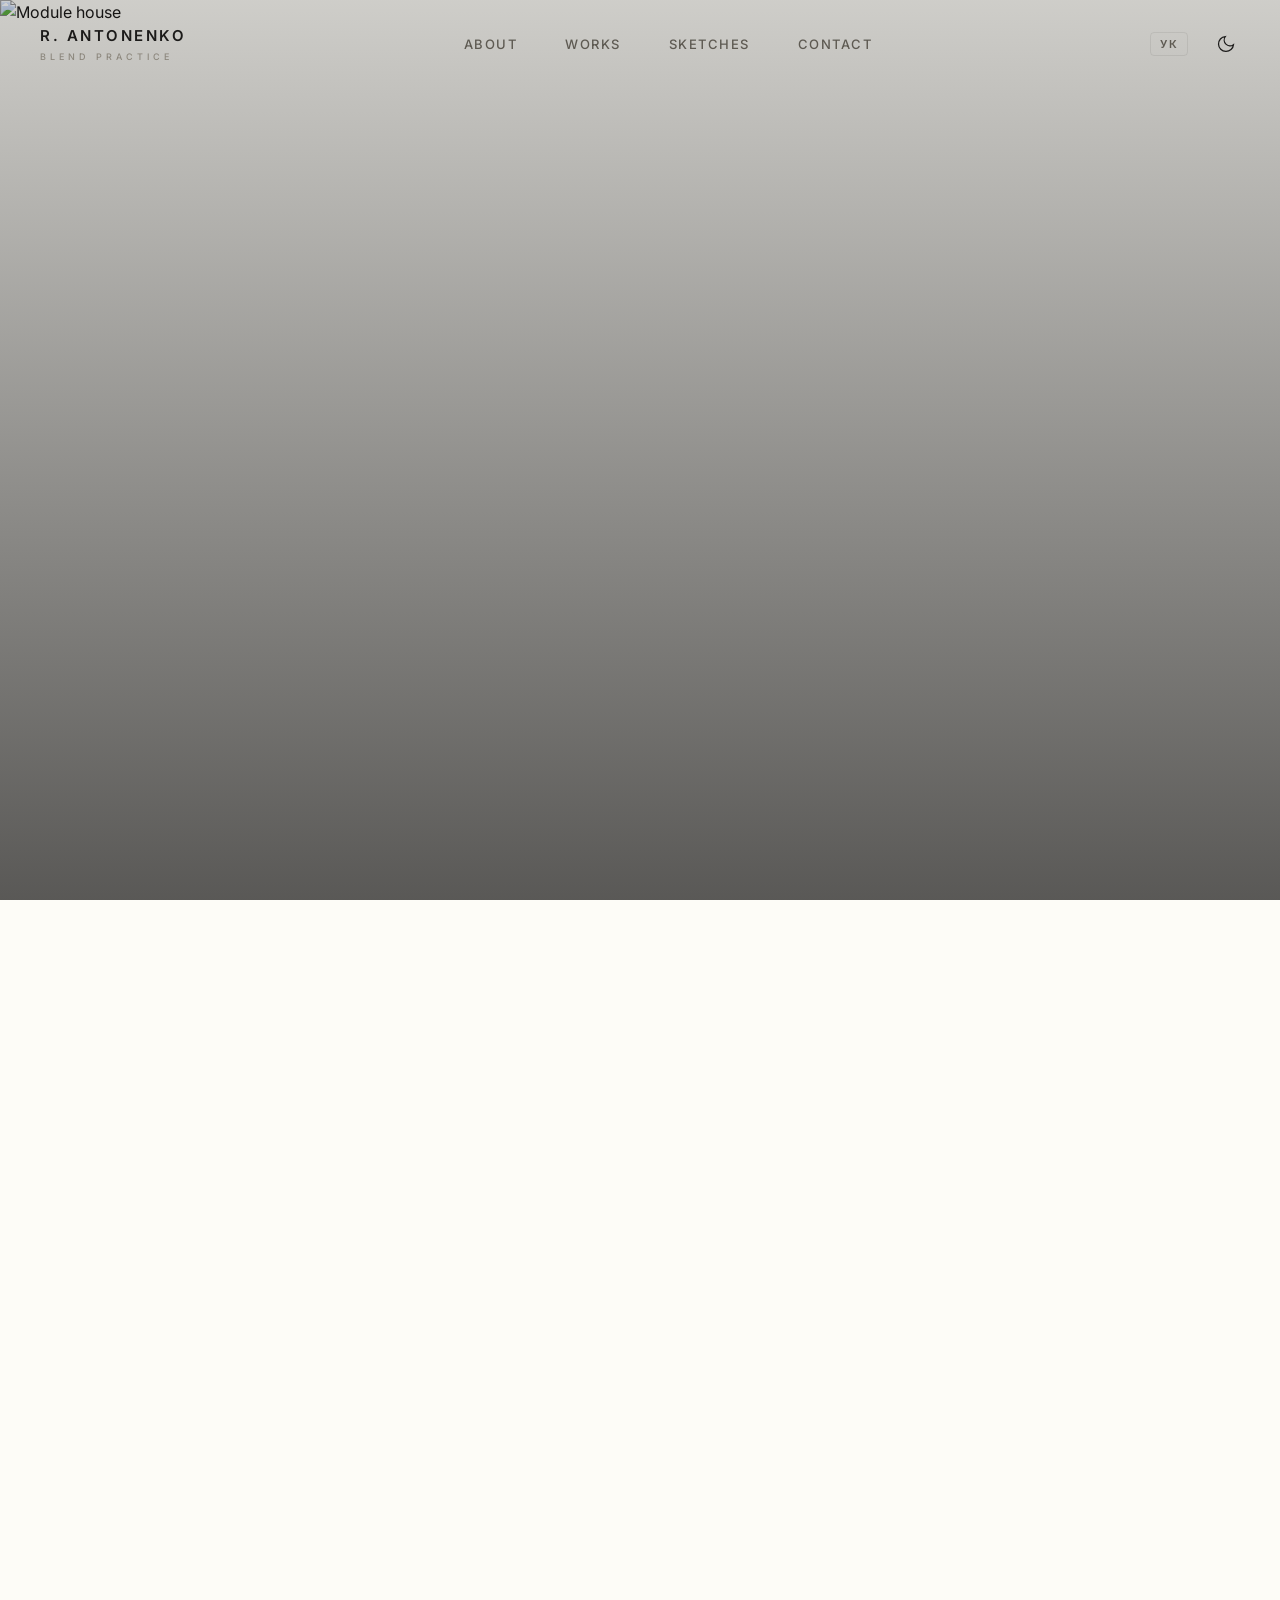
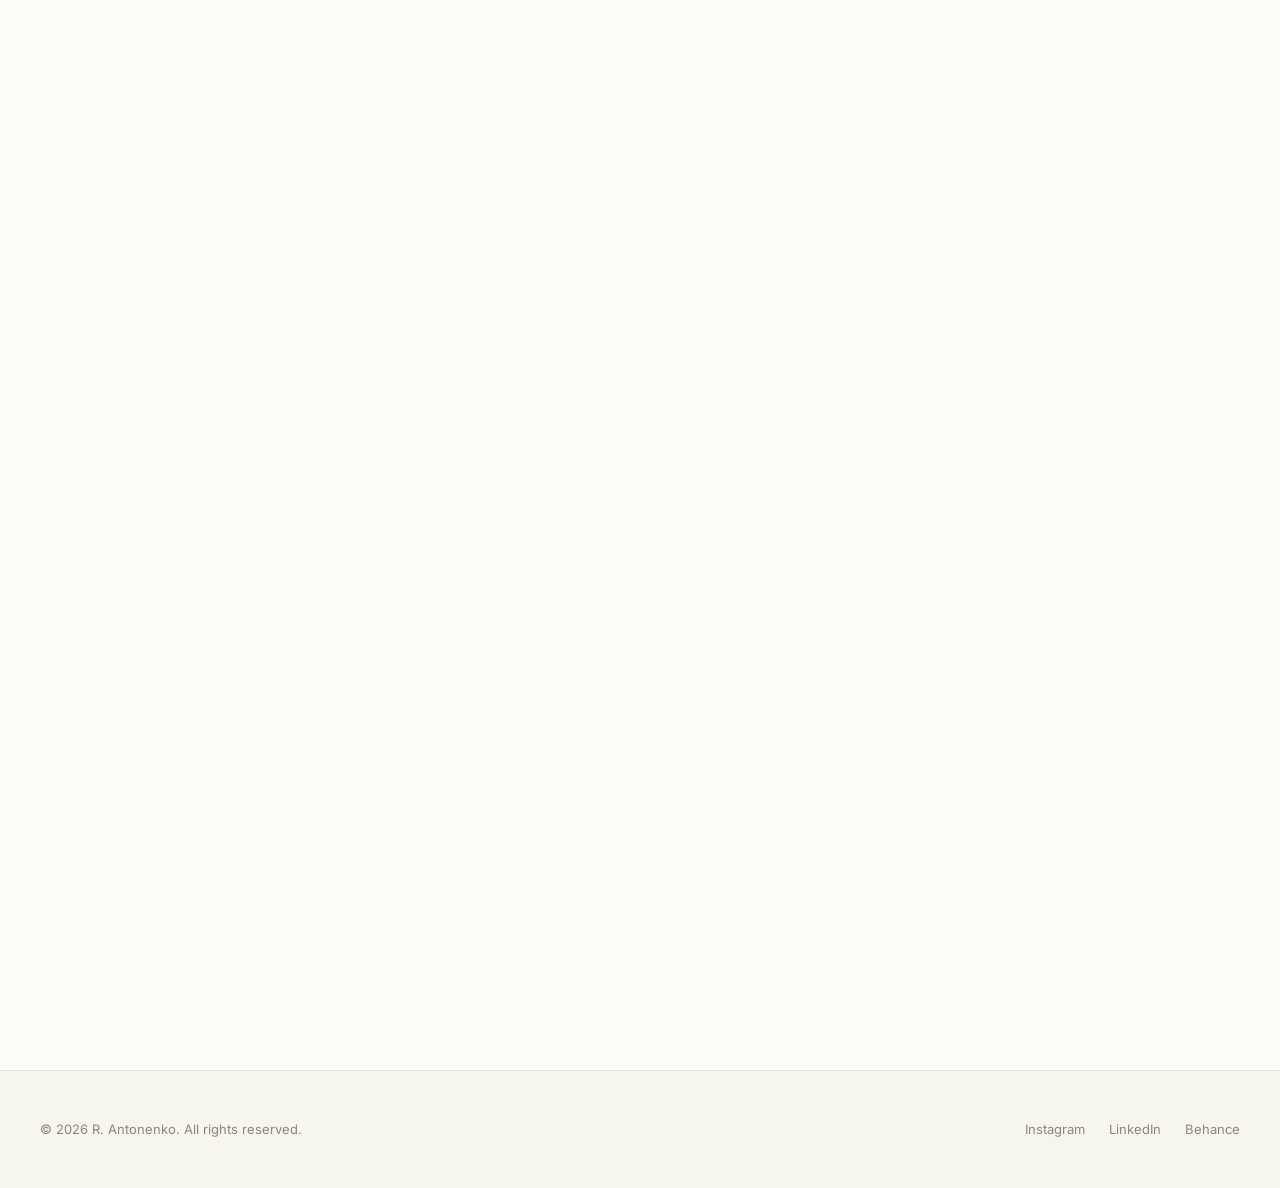
==== index.html @ c45ce630 "1" ====
<!DOCTYPE html>
<html lang="en">
<head>
  <meta charset="UTF-8">
  <meta name="viewport" content="width=device-width, initial-scale=1.0">
  <title>R. Antonenko — Architectural Concepts, Object Design &amp; Urban studies</title>
  <meta name="description" content="Portfolio of R. Antonenko. Discover architectural concepts, custom object designs, and fine art Urban studies exploring geometry, texture, and light.">
  <!-- Fonts -->
  <link rel="preconnect" href="https://fonts.googleapis.com">
  <link rel="preconnect" href="https://fonts.gstatic.com" crossorigin>
  <link href="https://fonts.googleapis.com/css2?family=Cormorant+Garamond:ital,wght@0,300;0,400;0,500;0,600;1,400&family=Inter:wght@200;300;400;500;600&display=swap" rel="stylesheet">
  <!-- Stylesheet -->
  <link rel="stylesheet" href="styles.css?v=1.0.1">
</head>
<body class="theme-light">
  <!-- Navigation Header -->
  <header class="site-header">
    <div class="header-container">
      <a href="#" class="logo">
        <span class="logo-title">R. ANTONENKO</span>
        <span class="logo-subtitle" data-i18n="logo-subtitle">BLEND PRACTICE</span>
      </a>

      <!-- Desktop Navigation -->
      <nav class="desktop-nav">
        <a href="#about" class="nav-link" data-i18n="nav-about">About</a>
        <a href="#works" class="nav-link" data-i18n="nav-works">Works</a>
        <a href="sketches.html" class="nav-link" data-i18n="nav-sketches">Sketches</a>
        <a href="#contact" class="nav-link" data-i18n="nav-contact">Contact</a>
      </nav>

      <!-- Right Controls -->
      <div class="header-controls">
        <!-- Language Toggle -->
        <button id="lang-toggle" aria-label="Switch language" class="control-btn lang-btn">
          <span id="lang-label">УК</span>
        </button>

        <button id="theme-toggle" aria-label="Toggle Theme" class="control-btn">
          <svg class="sun-icon" viewBox="0 0 24 24" fill="none" stroke="currentColor" stroke-width="1.5">
            <circle cx="12" cy="12" r="5" />
            <line x1="12" y1="1" x2="12" y2="3" />
            <line x1="12" y1="21" x2="12" y2="23" />
            <line x1="4.22" y1="4.22" x2="5.64" y2="5.64" />
            <line x1="18.36" y1="18.36" x2="19.78" y2="19.78" />
            <line x1="1" y1="12" x2="3" y2="12" />
            <line x1="21" y1="12" x2="23" y2="12" />
            <line x1="4.22" y1="19.78" x2="5.64" y2="18.36" />
            <line x1="18.36" y1="5.64" x2="19.78" y2="4.22" />
          </svg>
          <svg class="moon-icon" viewBox="0 0 24 24" fill="none" stroke="currentColor" stroke-width="1.5">
            <path d="M21 12.79A9 9 0 1 1 11.21 3 7 7 0 0 0 21 12.79z" />
          </svg>
        </button>
        <button id="mobile-menu-btn" aria-label="Open Mobile Menu" class="control-btn">
          <span class="menu-line"></span>
          <span class="menu-line"></span>
        </button>
      </div>
    </div>
  </header>

  <!-- Mobile Navigation Drawer -->
  <div class="mobile-nav-drawer" id="mobile-drawer">
    <nav class="mobile-nav">
      <a href="#about" class="mobile-link" data-i18n="nav-about">About</a>
      <a href="#works" class="mobile-link" data-i18n="nav-works">Works</a>
      <a href="sketches.html" class="mobile-link" data-i18n="nav-sketches">Sketches</a>
      <a href="#contact" class="mobile-link" data-i18n="nav-contact">Contact</a>
    </nav>
  </div>

  <!-- Hero Section -->
  <section class="hero-section">
    <div class="hero-bg">
      <img id="hero-img" src="assets/architecture.png" alt="Module house">
      <div class="hero-overlay"></div>
    </div>
    <div class="hero-container">
      <div class="hero-meta scroll-reveal" data-i18n="hero-meta">Concept — Object — Light</div>
      <h1 class="hero-title scroll-reveal" data-i18n-html="hero-title">
        Form shaped by <span class="italic">geometry</span>,<br>
        defined by <span class="italic">shadows</span>.
      </h1>
      <div class="hero-footer scroll-reveal">
        <p class="hero-desc" data-i18n="hero-desc">Exploring the intersection of architectural spaces, sculptural furniture design, and fine art Urban studies.</p>
        <a href="#works" class="scroll-indicator">
          <span class="scroll-text" data-i18n="hero-cta">View Selected Works</span>
          <svg class="scroll-arrow" viewBox="0 0 24 24" fill="none" stroke="currentColor" stroke-width="1.5">
            <line x1="12" y1="5" x2="12" y2="19" />
            <polyline points="19 12 12 19 5 12" />
          </svg>
        </a>
      </div>
    </div>
  </section>

  <!-- About Section -->
  <section id="about" class="about-section section-padding">
    <div class="section-container">
      <div class="grid-2">
        <div class="col-left scroll-reveal">
          <span class="section-meta" data-i18n="about-meta">THE PRACTICE</span>
          <h2 class="section-title" data-i18n="about-title">A singular search for spatial balance.</h2>
        </div>
        <div class="col-right scroll-reveal delay-1">
          <p class="about-lead" data-i18n="about-lead">I am an architect / urbanist working across different scale, bio-based materials, visual identity and resilience urban solutions. My practice combines architectural concept shaping, urban concept development, and urban data analysis. I am passionate about Urban studies. </p>
          <div class="about-details">
            <div class="detail-block">
              <h3 data-i18n="about-arch-title">Architectural Concepts</h3>
              <p data-i18n="about-arch-desc">Developing spatial narratives that prioritize raw, local materials, connection with the natural landscape, and honest structural expression.</p>
            </div>
            <div class="detail-block">
              <h3 data-i18n="about-obj-title">Object Design</h3>
              <p data-i18n="about-obj-desc">Designing tactile furniture pieces and custom functional objects that emphasize raw joints, sculptural profiles, and grain textures.</p>
            </div>
            <div class="detail-block">
              <h3 data-i18n="about-urban-title">Urban studies</h3>
              <p data-i18n="about-urban-desc">Documenting structures and spaces in high-contrast analog formats, observing how shifting sunrays sculpt architectural forms over time.</p>
            </div>
          </div>
        </div>
      </div>
    </div>
  </section>

  <!-- Works Section -->
  <section id="works" class="works-section section-padding">
    <div class="section-container">
      <div class="works-header">
        <div class="scroll-reveal">
          <span class="section-meta" data-i18n="works-meta">SELECTED WORKS</span>
          <h2 class="section-title" data-i18n="works-title">A curated index of projects</h2>
        </div>

        <!-- Category Filter -->
        <div class="gallery-filters scroll-reveal delay-1">
          <button class="filter-btn active" data-filter="all" data-i18n="filter-all">All</button>
          <button class="filter-btn" data-filter="architecture" data-i18n="filter-arch">Architecture</button>
          <button class="filter-btn" data-filter="objects" data-i18n="filter-obj">Object Design</button>
          <button class="filter-btn" data-filter="Urban studies" data-i18n="filter-urban">Urban studies</button>
        </div>
      </div>

      <!-- Works Grid -->
      <div class="works-grid scroll-reveal delay-2">
        <!-- Project 1 -->
        <div class="project-card" data-category="architecture" data-index="0">
          <div class="project-img-wrapper">
            <img src="assets/architecture.png" alt="The module house" loading="lazy">
          </div>
          <div class="project-info">
            <span class="project-category" data-i18n="filter-arch">ARCHITECTURE</span>
            <h3 class="project-title" data-i18n="proj1-title">The module house</h3>
            <div class="project-meta">
              <span data-i18n="proj1-phase">Concept</span>
              <span>2024</span>
            </div>
          </div>
        </div>

        <!-- Project 2 -->
        <div class="project-card" data-category="objects" data-index="1">
          <div class="project-img-wrapper">
            <img src="assets/object.png" alt="Lounge lamp" loading="lazy">
          </div>
          <div class="project-info">
            <span class="project-category" data-i18n="filter-obj">OBJECT DESIGN</span>
            <h3 class="project-title" data-i18n="proj2-title">No. 07 Lounge lamp</h3>
            <div class="project-meta">
              <span data-i18n="proj2-phase">Prototype</span>
              <span>2025</span>
            </div>
          </div>
        </div>
        
        <!-- Project 3 -->
        <div class="project-card" data-category="Urban studies" data-index="2">
          <div class="project-img-wrapper">
            <img src="assets/Urban studies.png" alt="High contrast black and white abstract concrete architecture arches" loading="lazy">
          </div>
          <div class="project-info">
            <span class="project-category" data-i18n="filter-urban">SKETCHING</span>
            <h3 class="project-title" data-i18n="proj3-title">Raw Nature in urban space</h3>
            <div class="project-meta">
              <span data-i18n="proj3-phase">Fine Art</span>
              <span>2026</span>
            </div>
          </div>
        </div>
        
             <!-- Project 4 -->
        <div class="project-card" data-category="objects" data-index="3">
          <div class="project-img-wrapper">
            <img src="assets/object2.png" alt="Sculpted one oak leg stool" loading="lazy">
          </div>
          <div class="project-info">
            <span class="project-category" data-i18n="filter-obj">OBJECT DESIGN</span>
            <h3 class="project-title" data-i18n="proj4-title">No. 01 One oak leg stool</h3>
            <div class="project-meta">
              <span data-i18n="proj4-phase">Prototype</span>
              <span>2026</span>
            </div>
          </div>
        </div>
        
           <!-- Project 5 -->
        <div class="project-card" data-category="architecture" data-index="4">
          <div class="project-img-wrapper">
            <img src="assets/architecture3.png" alt="arch" loading="lazy">
          </div>
          <div class="project-info">
            <span class="project-category" data-i18n="filter-arch">ARCHITECTURE</span>
            <h3 class="project-title" data-i18n="proj5-title">arch!</h3>
            <div class="project-meta">
              <span data-i18n="proj5-phase">Concept</span>
              <span>2023</span>
            </div>
          </div>
        </div>
      </div>
    </div>
  </section>

  <!-- Contact Section -->
  <section id="contact" class="contact-section section-padding">
    <div class="section-container">
      <div class="grid-2">
        <div class="col-left scroll-reveal">
          <span class="section-meta" data-i18n="contact-meta">COLLABORATION</span>
          <h2 class="section-title" data-i18n-html="contact-title">Let's shape<br>something together?</h2>
          <div class="contact-methods">
            <div class="method-item">
              <span class="method-label" data-i18n="contact-inquiry">General Inquiry</span>
              <a href="mailto:r.anotonenko@hotmail.com" class="method-link">r.anotonenko@hotmail.com</a>
            </div>
            </div>
          </div>
        </div>

        <div class="col-right scroll-reveal delay-1">
          <form class="contact-form" id="portfolio-contact-form" onsubmit="event.preventDefault(); alert(translations[currentLang]['form-success']); this.reset();">
            <div class="form-group">
              <input type="text" id="form-name" required placeholder=" ">
              <label for="form-name" data-i18n="form-name">Name</label>
            </div>
            <div class="form-group">
              <input type="email" id="form-email" required placeholder=" ">
              <label for="form-email" data-i18n="form-email">Email Address</label>
            </div>
            <div class="form-group">
              <select id="form-interest" required>
                <option value="" disabled selected hidden data-i18n="form-scope">Project Scope</option>
                <option value="architectural" data-i18n="form-opt1">Architectural Concept Design</option>
                <option value="object" data-i18n="form-opt2">Custom Object Commission</option>
                <option value="Urban studies" data-i18n="form-opt3">Editorial / Urban studies Assignment</option>
                <option value="other" data-i18n="form-opt4">General Collaboration</option>
              </select>
            </div>
            <div class="form-group">
              <textarea id="form-message" required placeholder=" " rows="4"></textarea>
              <label for="form-message" data-i18n="form-message">Describe your concept</label>
            </div>
            <button type="submit" class="submit-btn">
              <span data-i18n="form-send">Send Message</span>
              <svg class="submit-arrow" viewBox="0 0 24 24" fill="none" stroke="currentColor" stroke-width="1.5">
                <line x1="5" y1="12" x2="19" y2="12" />
                <polyline points="12 5 19 12 12 19" />
              </svg>
            </button>
          </form>
        </div>
      </div>
    </div>
  </section>

  <!-- Project Detail Modal -->
  <div class="project-modal" id="project-modal" aria-hidden="true">
    <div class="modal-backdrop" id="modal-close-backdrop"></div>
    <div class="modal-content">
      <button class="modal-close" id="modal-close-btn" aria-label="Close Project">
        <svg viewBox="0 0 24 24" fill="none" stroke="currentColor" stroke-width="1.5">
          <line x1="18" y1="6" x2="6" y2="18" />
          <line x1="6" y1="6" x2="18" y2="18" />
        </svg>
      </button>
      <div class="modal-scroll-area">
        <div class="modal-body-grid">
          <div class="modal-media">
            <img id="modal-project-img" src="" alt="Project Image">
          </div>
          <div class="modal-details">
            <div class="modal-header-info">
              <span id="modal-project-category" class="modal-category">CATEGORY</span>
              <h2 id="modal-project-title" class="modal-title font-serif">Project Title</h2>
              <div class="modal-metadata-row">
                <div class="meta-item"><span class="meta-lbl" data-i18n="modal-phase">Phase</span><span id="modal-project-phase" class="meta-val">Concept</span></div>
                <div class="meta-item"><span class="meta-lbl" data-i18n="modal-year">Year</span><span id="modal-project-year" class="meta-val">2025</span></div>
              </div>
            </div>
            <div class="modal-description">
              <p id="modal-project-desc">Project description text goes here.</p>
            </div>
          </div>
        </div>
      </div>
    </div>
  </div>

  <!-- Footer -->
  <footer class="site-footer">
    <div class="footer-container">
      <p class="copyright" data-i18n="footer-copy">&copy; 2026 R. Antonenko. All rights reserved.</p>
      <div class="footer-links">
        <a href="https://www.instagram.com/ruslan_antonenko_/" class="footer-link">Instagram</a>
        <a href="https://www.linkedin.com/in/ruslan-antonenko-59b7a9117/" class="footer-link">LinkedIn</a>
        <a href="https://www.behance.net/rusarchite185d" class="footer-link" data-i18n="footer-journal">Behance</a>
      </div>
    </div>
  </footer>

  <script src="app.js?v=1.0.1"></script>
</body>
</html>
---- styles.css ----
/* --- Design Tokens & Variables --- */
:root {
  --font-sans: 'Inter', sans-serif;
  --font-serif: 'Cormorant Garamond', serif;

  /* Theme Light (Warm Ivory/Eggshell) */
  --bg-primary: #fdfcf7;
  --bg-secondary: #f6f5ee;
  --text-primary: #1c1b1a;
  --text-secondary: #5e5a52;
  --text-muted: #8c877d;
  --border-color: rgba(28, 27, 26, 0.08);
  --border-color-hover: rgba(28, 27, 26, 0.2);
  --accent-gold: #c29d6c;
  --overlay-bg: rgba(253, 252, 247, 0.96);

  --transition-smooth: all 0.6s cubic-bezier(0.16, 1, 0.3, 1);
  --transition-fast: all 0.3s ease;
}

/* Theme Dark (Charcoal Warm) */
body.theme-dark {
  --bg-primary: #121110;
  --bg-secondary: #1a1918;
  --text-primary: #f5f4ef;
  --text-secondary: #b5b2a9;
  --text-muted: #827f77;
  --border-color: rgba(245, 244, 239, 0.1);
  --border-color-hover: rgba(245, 244, 239, 0.25);
  --accent-gold: #e0be91;
  --overlay-bg: rgba(18, 17, 16, 0.97);
}

/* --- Base Resets & Global Styles --- */
* {
  box-sizing: border-box;
  margin: 0;
  padding: 0;
}

html {
  scroll-behavior: smooth;
}

body {
  font-family: var(--font-sans);
  background-color: var(--bg-primary);
  color: var(--text-primary);
  line-height: 1.6;
  -webkit-font-smoothing: antialiased;
  transition: background-color 0.5s ease, color 0.5s ease;
  overflow-x: hidden;
}

a {
  color: inherit;
  text-decoration: none;
}

img {
  max-width: 100%;
  height: auto;
  display: block;
}

.italic {
  font-family: var(--font-serif);
  font-style: italic;
  font-weight: 400;
}

/* --- Layout Utilities --- */
.section-padding {
  padding: 140px 0;
}

@media (max-width: 768px) {
  .section-padding {
    padding: 80px 0;
  }
}

.section-container {
  max-width: 1400px;
  margin: 0 auto;
  padding: 0 40px;
}

@media (max-width: 576px) {
  .section-container {
    padding: 0 24px;
  }
}

.grid-2 {
  display: grid;
  grid-template-columns: 1fr 1fr;
  gap: 80px;
}

@media (max-width: 992px) {
  .grid-2 {
    grid-template-columns: 1fr;
    gap: 40px;
  }
}

/* --- Header / Navigation --- */
.site-header {
  position: fixed;
  top: 0;
  left: 0;
  width: 100%;
  z-index: 100;
  border-bottom: 1px solid transparent;
  transition: var(--transition-fast);
}

.site-header.scrolled {
  background: var(--bg-primary);
  border-bottom: 1px solid var(--border-color);
  backdrop-filter: blur(8px);
  -webkit-backdrop-filter: blur(8px);
}

.header-container {
  max-width: 1400px;
  margin: 0 auto;
  padding: 24px 40px;
  display: flex;
  justify-content: space-between;
  align-items: center;
  transition: var(--transition-fast);
}

.site-header.scrolled .header-container {
  padding: 16px 40px;
}

.logo {
  display: flex;
  flex-direction: column;
}

.logo-title {
  font-family: var(--font-sans);
  font-weight: 600;
  font-size: 15px;
  letter-spacing: 2.5px;
}

.logo-subtitle {
  font-family: var(--font-sans);
  font-size: 9px;
  font-weight: 500;
  color: var(--text-muted);
  letter-spacing: 4px;
  margin-top: 2px;
}

/* Desktop Nav Links */
.desktop-nav {
  display: flex;
  gap: 48px;
}

@media (max-width: 768px) {
  .desktop-nav {
    display: none;
  }
}

.nav-link {
  font-size: 13px;
  font-weight: 500;
  color: var(--text-secondary);
  letter-spacing: 1.5px;
  text-transform: uppercase;
  position: relative;
  padding: 4px 0;
  transition: var(--transition-fast);
}

.nav-link:hover {
  color: var(--text-primary);
}

.nav-link::after {
  content: '';
  position: absolute;
  bottom: 0;
  left: 0;
  width: 100%;
  height: 1.5px;
  background-color: var(--text-primary);
  transform: scaleX(0);
  transform-origin: right;
  transition: transform 0.4s cubic-bezier(0.16, 1, 0.3, 1);
}

.nav-link:hover::after {
  transform: scaleX(1);
  transform-origin: left;
}

/* Header Controls */
.header-controls {
  display: flex;
  align-items: center;
  gap: 24px;
}

.control-btn {
  background: none;
  border: none;
  cursor: pointer;
  color: var(--text-primary);
  padding: 4px;
  display: flex;
  align-items: center;
  justify-content: center;
  transition: var(--transition-fast);
}

.control-btn:hover {
  opacity: 0.7;
}

.lang-btn {
  font-family: var(--font-sans);
  font-size: 11px;
  font-weight: 600;
  letter-spacing: 1.5px;
  color: var(--text-secondary);
  border: 1px solid var(--border-color);
  border-radius: 4px;
  padding: 4px 9px;
  transition: var(--transition-fast);
}

.lang-btn:hover {
  opacity: 1;
  color: var(--text-primary);
  border-color: var(--border-color-hover);
}

#theme-toggle svg {
  width: 20px;
  height: 20px;
}

body.theme-light #theme-toggle .sun-icon { display: none; }
body.theme-light #theme-toggle .moon-icon { display: block; }
body.theme-dark #theme-toggle .sun-icon { display: block; }
body.theme-dark #theme-toggle .moon-icon { display: none; }

/* Mobile Menu Button */
#mobile-menu-btn {
  display: none;
  flex-direction: column;
  gap: 5px;
}

@media (max-width: 768px) {
  #mobile-menu-btn {
    display: flex;
  }
}

.menu-line {
  width: 20px;
  height: 1.5px;
  background-color: var(--text-primary);
  transition: var(--transition-fast);
}

#mobile-menu-btn.active .menu-line:nth-child(1) {
  transform: translateY(3.25px) rotate(45deg);
}

#mobile-menu-btn.active .menu-line:nth-child(2) {
  transform: translateY(-3.25px) rotate(-45deg);
}

/* Mobile Nav Drawer */
.mobile-nav-drawer {
  position: fixed;
  top: 0;
  right: -100%;
  width: 100%;
  height: 100vh;
  background-color: var(--bg-primary);
  z-index: 90;
  padding: 120px 40px 40px;
  transition: var(--transition-smooth);
}

.mobile-nav-drawer.active {
  right: 0;
}

.mobile-nav {
  display: flex;
  flex-direction: column;
  gap: 32px;
}

.mobile-link {
  font-family: var(--font-serif);
  font-size: 40px;
  font-weight: 300;
  letter-spacing: -0.5px;
  color: var(--text-primary);
  transition: var(--transition-fast);
}

.mobile-link:hover {
  padding-left: 12px;
  color: var(--accent-gold);
}


/* --- Hero Section --- */
.hero-section {
  position: relative;
  height: 100vh;
  width: 100%;
  display: flex;
  align-items: flex-end;
  padding: 100px 40px;
  overflow: hidden;
}

.hero-bg {
  position: absolute;
  top: 0;
  left: 0;
  width: 100%;
  height: 100%;
  z-index: 1;
}

.hero-bg img {
  width: 100%;
  height: 100%;
  object-fit: cover;
  filter: grayscale(10%) contrast(105%);
  transition: opacity 2.0s cubic-bezier(0.25, 0.46, 0.45, 0.94);
}

.hero-bg img.fade-out {
  opacity: 0;
}

.hero-overlay {
  position: absolute;
  top: 0;
  left: 0;
  width: 100%;
  height: 100%;
  background: linear-gradient(to top, rgba(20, 19, 18, 0.7) 0%, rgba(20, 19, 18, 0.2) 100%);
  /* Ensures text is legible in both themes */
}

.hero-container {
  position: relative;
  z-index: 2;
  max-width: 1400px;
  width: 100%;
  margin: 0 auto;
  color: #fff; /* Hero content is always light on dark backdrop */
}

.hero-meta {
  font-size: 12px;
  text-transform: uppercase;
  letter-spacing: 4px;
  font-weight: 600;
  margin-bottom: 20px;
  opacity: 0.9;
}

.hero-title {
  font-family: var(--font-serif);
  font-size: 72px;
  font-weight: 300;
  line-height: 1.15;
  letter-spacing: -2px;
  margin-bottom: 40px;
}

@media (max-width: 992px) {
  .hero-title {
    font-size: 52px;
  }
}

@media (max-width: 576px) {
  .hero-title {
    font-size: 40px;
  }
}

.hero-footer {
  display: flex;
  justify-content: space-between;
  align-items: flex-end;
  border-top: 1px solid rgba(255, 255, 255, 0.15);
  padding-top: 32px;
  gap: 40px;
}

@media (max-width: 768px) {
  .hero-footer {
    flex-direction: column;
    align-items: flex-start;
    gap: 32px;
  }
}

.hero-desc {
  font-size: 16px;
  max-width: 440px;
  font-weight: 300;
  line-height: 1.6;
  opacity: 0.85;
}

.scroll-indicator {
  display: flex;
  align-items: center;
  gap: 16px;
  font-size: 13px;
  font-weight: 600;
  text-transform: uppercase;
  letter-spacing: 2px;
}

.scroll-arrow {
  width: 16px;
  height: 16px;
  animation: bounce-down 2s infinite ease-in-out;
}

@keyframes bounce-down {
  0%, 100% { transform: translateY(0); }
  50% { transform: translateY(6px); }
}


/* --- About Section --- */
.section-meta {
  font-size: 11px;
  font-weight: 600;
  letter-spacing: 3px;
  color: var(--accent-gold);
  text-transform: uppercase;
  display: block;
  margin-bottom: 16px;
}

.section-title {
  font-family: var(--font-serif);
  font-size: 48px;
  font-weight: 300;
  line-height: 1.2;
  letter-spacing: -1px;
}

@media (max-width: 576px) {
  .section-title {
    font-size: 36px;
  }
}

.about-lead {
  font-size: 20px;
  font-weight: 300;
  line-height: 1.6;
  color: var(--text-primary);
  margin-bottom: 48px;
}

.about-details {
  display: flex;
  flex-direction: column;
  gap: 32px;
}

.detail-block {
  border-top: 1px solid var(--border-color);
  padding-top: 24px;
}

.detail-block h3 {
  font-size: 16px;
  font-weight: 600;
  margin-bottom: 12px;
  letter-spacing: 1px;
}

.detail-block p {
  color: var(--text-secondary);
  font-size: 14px;
  line-height: 1.7;
}


/* --- Works Grid Section --- */
.works-header {
  display: flex;
  justify-content: space-between;
  align-items: flex-end;
  margin-bottom: 64px;
}

@media (max-width: 992px) {
  .works-header {
    flex-direction: column;
    align-items: flex-start;
    gap: 32px;
  }
}

.gallery-filters {
  display: flex;
  gap: 24px;
}

@media (max-width: 576px) {
  .gallery-filters {
    gap: 12px;
    flex-wrap: wrap;
  }
}

.filter-btn {
  background: none;
  border: none;
  cursor: pointer;
  font-family: var(--font-sans);
  font-size: 12px;
  font-weight: 600;
  letter-spacing: 2px;
  text-transform: uppercase;
  color: var(--text-muted);
  padding: 8px 0;
  position: relative;
  transition: var(--transition-fast);
}

.filter-btn:hover {
  color: var(--text-primary);
}

.filter-btn.active {
  color: var(--text-primary);
}

.filter-btn::after {
  content: '';
  position: absolute;
  bottom: 0;
  left: 0;
  width: 100%;
  height: 1.5px;
  background-color: var(--text-primary);
  transform: scaleX(0);
  transition: transform 0.4s cubic-bezier(0.16, 1, 0.3, 1);
}

.filter-btn.active::after {
  transform: scaleX(1);
}

/* Grid Layout */
.works-grid {
  display: grid;
  grid-template-columns: repeat(3, 1fr);
  gap: 40px;
}

@media (max-width: 992px) {
  .works-grid {
    grid-template-columns: repeat(2, 1fr);
  }
}

@media (max-width: 768px) {
  .works-grid {
    grid-template-columns: 1fr;
    gap: 48px;
  }
}

/* Card design */
.project-card {
  display: flex;
  flex-direction: column;
  gap: 20px;
  cursor: pointer;
}

.project-img-wrapper {
  aspect-ratio: 1 / 1;
  background-color: var(--bg-secondary);
  overflow: hidden;
  border-radius: 8px;
  position: relative;
}

.project-img-wrapper img {
  width: 100%;
  height: 100%;
  object-fit: cover;
  transition: transform 1.2s cubic-bezier(0.16, 1, 0.3, 1);
}

.project-card:hover .project-img-wrapper img {
  transform: scale(1.05);
}

.project-info {
  display: flex;
  flex-direction: column;
  gap: 6px;
}

.project-category {
  font-size: 10px;
  font-weight: 600;
  letter-spacing: 2px;
  color: var(--accent-gold);
}

.project-title {
  font-family: var(--font-serif);
  font-size: 24px;
  font-weight: 300;
  letter-spacing: -0.5px;
}

.project-meta {
  display: flex;
  justify-content: space-between;
  font-size: 12px;
  color: var(--text-muted);
  border-top: 1px solid var(--border-color);
  padding-top: 10px;
  margin-top: 4px;
}

/* Filter reflow animation in JS */
.project-card.fade-out {
  display: none;
}


/* --- Contact Section --- */
.contact-methods {
  display: flex;
  flex-direction: column;
  gap: 32px;
  margin-top: 48px;
}

.method-item {
  display: flex;
  flex-direction: column;
  gap: 6px;
}

.method-label {
  font-size: 11px;
  font-weight: 500;
  color: var(--text-muted);
  text-transform: uppercase;
  letter-spacing: 1.5px;
}

.method-link {
  font-family: var(--font-serif);
  font-size: 24px;
  font-weight: 300;
  color: var(--text-primary);
  border-bottom: 1.5px solid transparent;
  width: fit-content;
  transition: var(--transition-fast);
}

.method-link:hover {
  border-bottom-color: var(--accent-gold);
  color: var(--accent-gold);
}

/* Form Styles */
.contact-form {
  display: flex;
  flex-direction: column;
  gap: 40px;
}

.form-group {
  position: relative;
  border-bottom: 1px solid var(--border-color);
  padding-bottom: 8px;
  transition: var(--transition-fast);
}

.form-group:focus-within {
  border-bottom-color: var(--text-primary);
}

.form-group input,
.form-group textarea,
.form-group select {
  width: 100%;
  background: none;
  border: none;
  color: var(--text-primary);
  font-family: var(--font-sans);
  font-size: 15px;
  outline: none;
  padding: 16px 0 8px;
}

.form-group select {
  cursor: pointer;
  color: var(--text-secondary);
}

.form-group label {
  position: absolute;
  top: 16px;
  left: 0;
  font-size: 14px;
  color: var(--text-muted);
  pointer-events: none;
  transition: var(--transition-smooth);
}

/* Label Shift Animation */
.form-group input:focus ~ label,
.form-group input:not(:placeholder-shown) ~ label,
.form-group textarea:focus ~ label,
.form-group textarea:not(:placeholder-shown) ~ label {
  top: -4px;
  font-size: 11px;
  letter-spacing: 1px;
  text-transform: uppercase;
  color: var(--accent-gold);
}

.submit-btn {
  background: none;
  border: 1px solid var(--border-color);
  padding: 16px 32px;
  font-family: var(--font-sans);
  font-size: 13px;
  font-weight: 600;
  text-transform: uppercase;
  letter-spacing: 2.5px;
  color: var(--text-primary);
  cursor: pointer;
  display: flex;
  align-items: center;
  justify-content: center;
  gap: 16px;
  width: fit-content;
  border-radius: 4px;
  transition: var(--transition-fast);
}

.submit-btn:hover {
  background-color: var(--text-primary);
  color: var(--bg-primary);
  border-color: var(--text-primary);
}

.submit-arrow {
  width: 16px;
  height: 16px;
  transition: transform 0.4s ease;
}

.submit-btn:hover .submit-arrow {
  transform: translateX(6px);
}


/* --- Active Navigation State --- */
.nav-link.active-page {
  color: var(--text-primary);
}
.nav-link.active-page::after {
  transform: scaleX(1);
}


/* --- Sketches Masonry Grid --- */
.sketches-grid {
  column-count: 3;
  column-gap: 40px;
}

@media (max-width: 992px) {
  .sketches-grid {
    column-count: 2;
    column-gap: 32px;
  }
}

@media (max-width: 576px) {
  .sketches-grid {
    column-count: 1;
    column-gap: 0;
  }
}

.sketch-item {
  break-inside: avoid;
  margin-bottom: 40px;
  cursor: pointer;
  display: block;
}

@media (max-width: 992px) {
  .sketch-item {
    margin-bottom: 32px;
  }
}

@media (max-width: 576px) {
  .sketch-item {
    margin-bottom: 24px;
  }
}

.sketch-img-container {
  position: relative;
  border-radius: 8px;
  overflow: hidden;
  border: 1px solid var(--border-color);
  background-color: var(--bg-secondary);
  transition: var(--transition-smooth);
}

.sketch-img-container img {
  width: 100%;
  height: auto;
  display: block;
  filter: contrast(102%) brightness(99%);
  transition: transform 1.2s cubic-bezier(0.16, 1, 0.3, 1);
}

.sketch-item:hover .sketch-img-container img {
  transform: scale(1.04);
}

/* Hover overlay showing details */
.sketch-item-overlay {
  position: absolute;
  top: 0;
  left: 0;
  width: 100%;
  height: 100%;
  background: rgba(18, 17, 16, 0.4);
  opacity: 0;
  display: flex;
  align-items: flex-end;
  padding: 32px;
  transition: opacity 0.5s cubic-bezier(0.16, 1, 0.3, 1);
}

.sketch-item:hover .sketch-item-overlay {
  opacity: 1;
}

.sketch-item-text {
  width: 100%;
  display: flex;
  justify-content: space-between;
  align-items: flex-end;
  color: #fff;
}

.sketch-item-title {
  font-size: 20px;
  font-weight: 300;
  letter-spacing: -0.5px;
  transform: translateY(10px);
  transition: transform 0.5s cubic-bezier(0.16, 1, 0.3, 1);
}

.sketch-item:hover .sketch-item-title {
  transform: translateY(0);
}

.sketch-zoom-btn {
  background: rgba(255, 255, 255, 0.15);
  border: 1px solid rgba(255, 255, 255, 0.2);
  width: 40px;
  height: 40px;
  border-radius: 50%;
  display: flex;
  align-items: center;
  justify-content: center;
  transform: translateY(10px) scale(0.9);
  transition: transform 0.5s cubic-bezier(0.16, 1, 0.3, 1), background-color 0.3s ease;
}

.sketch-zoom-btn:hover {
  background: rgba(255, 255, 255, 0.3);
}

.sketch-item:hover .sketch-zoom-btn {
  transform: translateY(0) scale(1);
}


/* --- Fullscreen Lightbox Modal --- */
.lightbox-modal {
  position: fixed;
  top: 0;
  left: 0;
  width: 100%;
  height: 100%;
  z-index: 1100;
  display: flex;
  align-items: center;
  justify-content: center;
  opacity: 0;
  pointer-events: none;
  transition: opacity 0.5s cubic-bezier(0.16, 1, 0.3, 1);
}

.lightbox-modal.active {
  opacity: 1;
  pointer-events: all;
}

.lightbox-backdrop {
  position: absolute;
  top: 0;
  left: 0;
  width: 100%;
  height: 100%;
  background: rgba(18, 17, 16, 0.9);
  backdrop-filter: blur(15px);
  -webkit-backdrop-filter: blur(15px);
}

.lightbox-close {
  position: absolute;
  top: 32px;
  right: 32px;
  background: rgba(255, 255, 255, 0.08);
  border: 1px solid rgba(255, 255, 255, 0.15);
  width: 48px;
  height: 48px;
  border-radius: 50%;
  cursor: pointer;
  display: flex;
  align-items: center;
  justify-content: center;
  color: #fff;
  z-index: 10;
  transition: var(--transition-fast);
}

.lightbox-close:hover {
  transform: scale(1.05);
  background: rgba(255, 255, 255, 0.2);
  border-color: #fff;
}

.lightbox-close svg {
  width: 20px;
  height: 20px;
}

.lightbox-nav {
  position: absolute;
  top: 50%;
  transform: translateY(-50%);
  background: rgba(255, 255, 255, 0.05);
  border: 1px solid rgba(255, 255, 255, 0.1);
  width: 56px;
  height: 56px;
  border-radius: 50%;
  cursor: pointer;
  display: flex;
  align-items: center;
  justify-content: center;
  color: #fff;
  z-index: 10;
  transition: var(--transition-fast);
}

.lightbox-nav:hover {
  background: rgba(255, 255, 255, 0.15);
  border-color: #fff;
}

.lightbox-nav svg {
  width: 24px;
  height: 24px;
}

.lightbox-prev {
  left: 40px;
}

.lightbox-next {
  right: 40px;
}

@media (max-width: 768px) {
  .lightbox-nav {
    width: 44px;
    height: 44px;
    top: auto;
    bottom: 40px;
    transform: none;
  }
  .lightbox-prev {
    left: calc(50% - 60px);
  }
  .lightbox-next {
    right: calc(50% - 60px);
  }
}

.lightbox-content {
  position: relative;
  z-index: 2;
  width: 90%;
  max-width: 1000px;
  display: flex;
  flex-direction: column;
  align-items: center;
  gap: 24px;
}

.lightbox-image-wrapper {
  width: 100%;
  max-height: 70vh;
  display: flex;
  justify-content: center;
  align-items: center;
  overflow: hidden;
  border-radius: 6px;
}

.lightbox-image-wrapper img {
  max-width: 100%;
  max-height: 70vh;
  object-fit: contain;
  border-radius: 6px;
  transition: opacity 0.2s ease;
}

.lightbox-details {
  color: #fff;
  text-align: center;
  max-width: 600px;
  display: flex;
  flex-direction: column;
  gap: 8px;
}

#lightbox-counter {
  font-size: 11px;
  font-weight: 600;
  letter-spacing: 2px;
  opacity: 0.6;
  text-transform: uppercase;
}

#lightbox-title {
  font-size: 28px;
  font-weight: 300;
  letter-spacing: -0.5px;
}

#lightbox-caption {
  font-size: 14px;
  opacity: 0.8;
  line-height: 1.6;
  font-weight: 300;
}


/* --- Details Modal --- */
.project-modal {
  position: fixed;
  top: 0;
  left: 0;
  width: 100%;
  height: 100%;
  z-index: 1000;
  display: flex;
  align-items: center;
  justify-content: center;
  opacity: 0;
  pointer-events: none;
  transition: opacity 0.5s cubic-bezier(0.16, 1, 0.3, 1);
}

.project-modal.active {
  opacity: 1;
  pointer-events: all;
}

.modal-backdrop {
  position: absolute;
  top: 0;
  left: 0;
  width: 100%;
  height: 100%;
  background: rgba(18, 17, 16, 0.6);
  backdrop-filter: blur(12px);
  -webkit-backdrop-filter: blur(12px);
}

.modal-content {
  position: relative;
  width: 90%;
  max-width: 1200px;
  height: 85vh;
  background-color: var(--bg-primary);
  border-radius: 12px;
  overflow: hidden;
  box-shadow: 0 24px 64px rgba(0, 0, 0, 0.4);
  transform: translateY(40px);
  transition: transform 0.6s cubic-bezier(0.16, 1, 0.3, 1);
}

.project-modal.active .modal-content {
  transform: translateY(0);
}

.modal-close {
  position: absolute;
  top: 24px;
  right: 24px;
  background: var(--bg-secondary);
  border: 1px solid var(--border-color);
  width: 44px;
  height: 44px;
  border-radius: 50%;
  cursor: pointer;
  display: flex;
  align-items: center;
  justify-content: center;
  color: var(--text-primary);
  z-index: 10;
  transition: var(--transition-fast);
}

.modal-close:hover {
  transform: scale(1.05);
  border-color: var(--text-primary);
}

.modal-close svg {
  width: 18px;
  height: 18px;
}

.modal-scroll-area {
  height: 100%;
  overflow-y: auto;
  padding: 64px;
}

@media (max-width: 768px) {
  .modal-scroll-area {
    padding: 40px 24px;
  }
}

.modal-body-grid {
  display: grid;
  grid-template-columns: 7fr 5fr;
  gap: 64px;
  align-items: start;
}

@media (max-width: 992px) {
  .modal-body-grid {
    grid-template-columns: 1fr;
    gap: 40px;
  }
}

.modal-media img {
  width: 100%;
  border-radius: 8px;
  object-fit: cover;
}

.modal-details {
  display: flex;
  flex-direction: column;
  gap: 32px;
  position: sticky;
  top: 0;
}

.modal-category {
  font-size: 11px;
  font-weight: 600;
  letter-spacing: 3px;
  color: var(--accent-gold);
}

.modal-title {
  font-size: 40px;
  font-weight: 300;
  letter-spacing: -0.5px;
  line-height: 1.2;
  margin-top: 8px;
}

.modal-metadata-row {
  display: flex;
  gap: 40px;
  border-top: 1px solid var(--border-color);
  border-bottom: 1px solid var(--border-color);
  padding: 20px 0;
  margin-top: 24px;
}

.meta-item {
  display: flex;
  flex-direction: column;
  gap: 6px;
}

.meta-lbl {
  font-size: 11px;
  text-transform: uppercase;
  color: var(--text-muted);
  letter-spacing: 1px;
}

.meta-val {
  font-size: 14px;
  font-weight: 500;
}

.modal-description {
  font-size: 15px;
  color: var(--text-secondary);
  line-height: 1.7;
}


/* --- Footer Section --- */
.site-footer {
  border-top: 1px solid var(--border-color);
  padding: 48px 0;
  background-color: var(--bg-secondary);
}

.footer-container {
  max-width: 1400px;
  margin: 0 auto;
  padding: 0 40px;
  display: flex;
  justify-content: space-between;
  align-items: center;
  font-size: 13px;
  color: var(--text-muted);
}

@media (max-width: 576px) {
  .footer-container {
    flex-direction: column;
    gap: 16px;
    padding: 0 24px;
  }
}

.footer-links {
  display: flex;
  gap: 24px;
}

.footer-link {
  transition: var(--transition-fast);
}

.footer-link:hover {
  color: var(--text-primary);
}


/* --- Scroll Reveal Animations --- */
.scroll-reveal {
  opacity: 0;
  transform: translateY(30px);
  transition: opacity 1s cubic-bezier(0.16, 1, 0.3, 1), transform 1s cubic-bezier(0.16, 1, 0.3, 1);
}

.scroll-reveal.reveal-active {
  opacity: 1;
  transform: translateY(0);
}

.delay-1 {
  transition-delay: 0.15s;
}

.delay-2 {
  transition-delay: 0.3s;
}
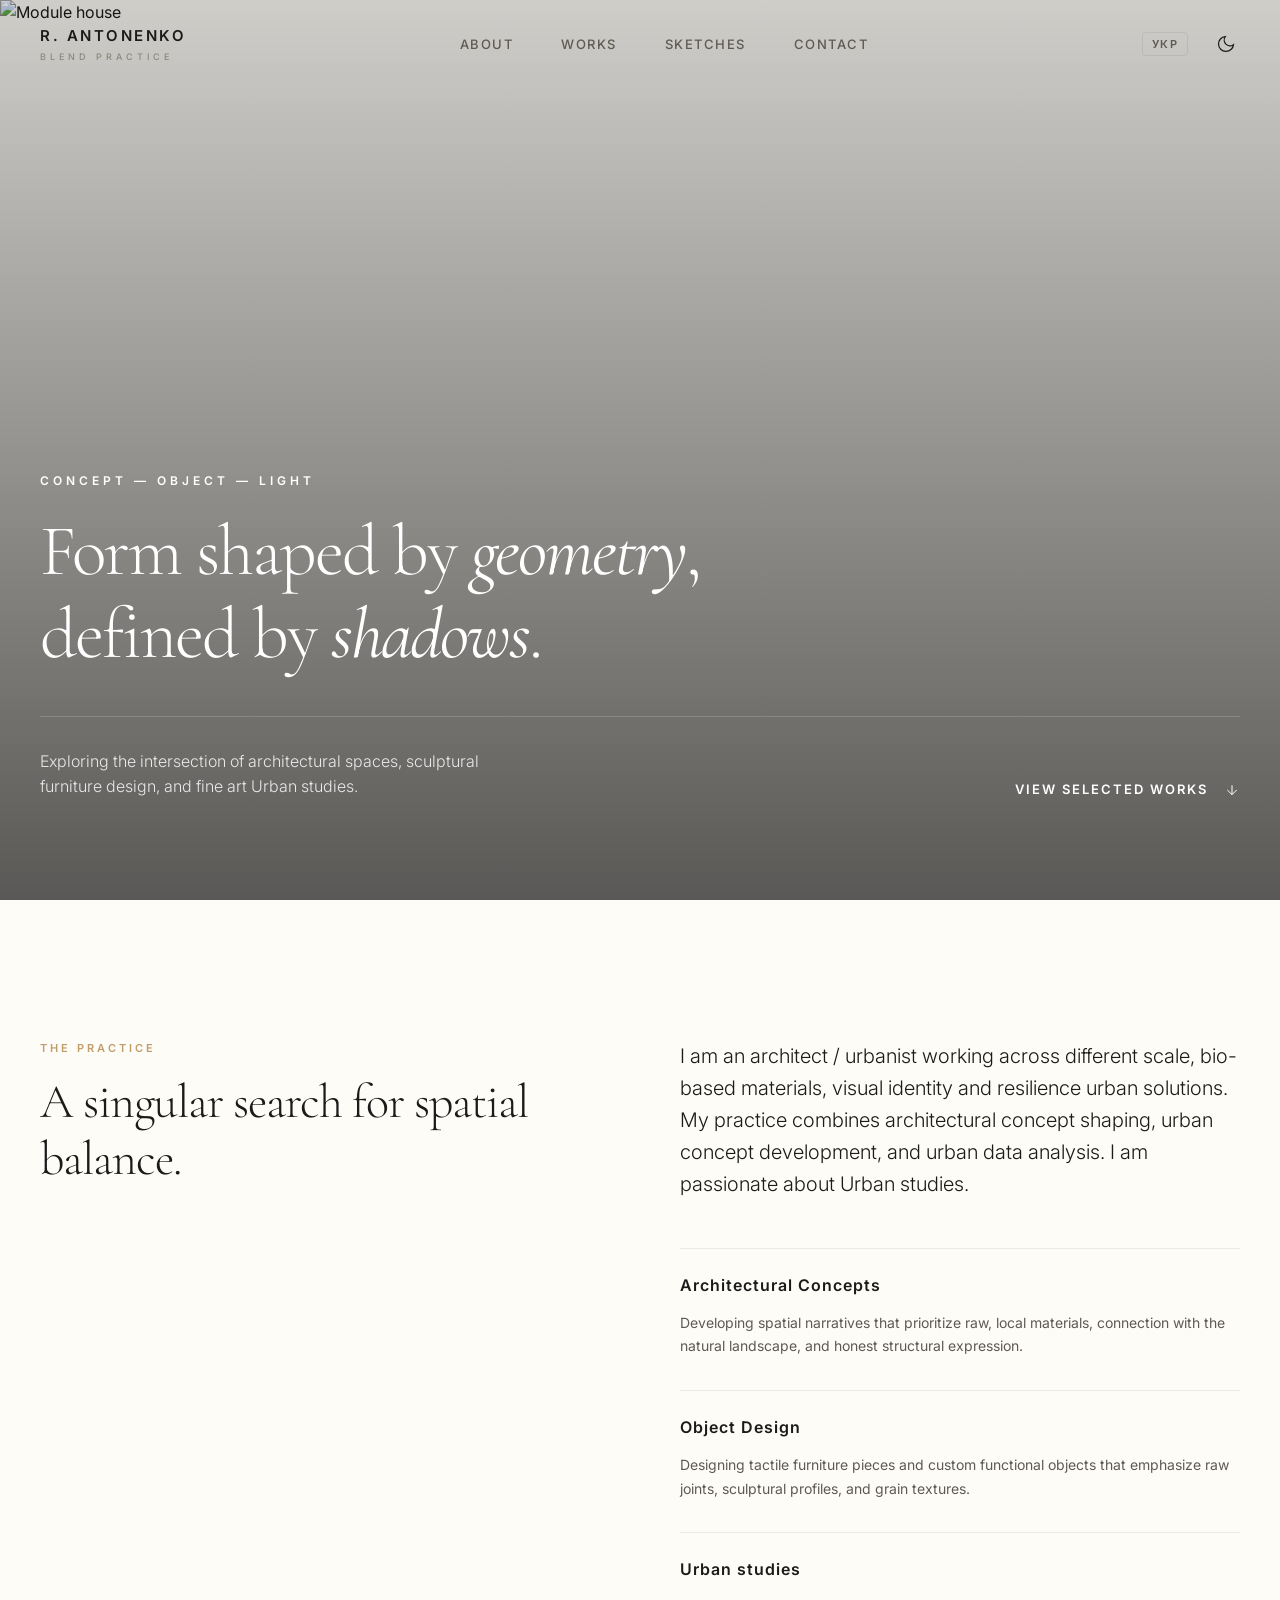
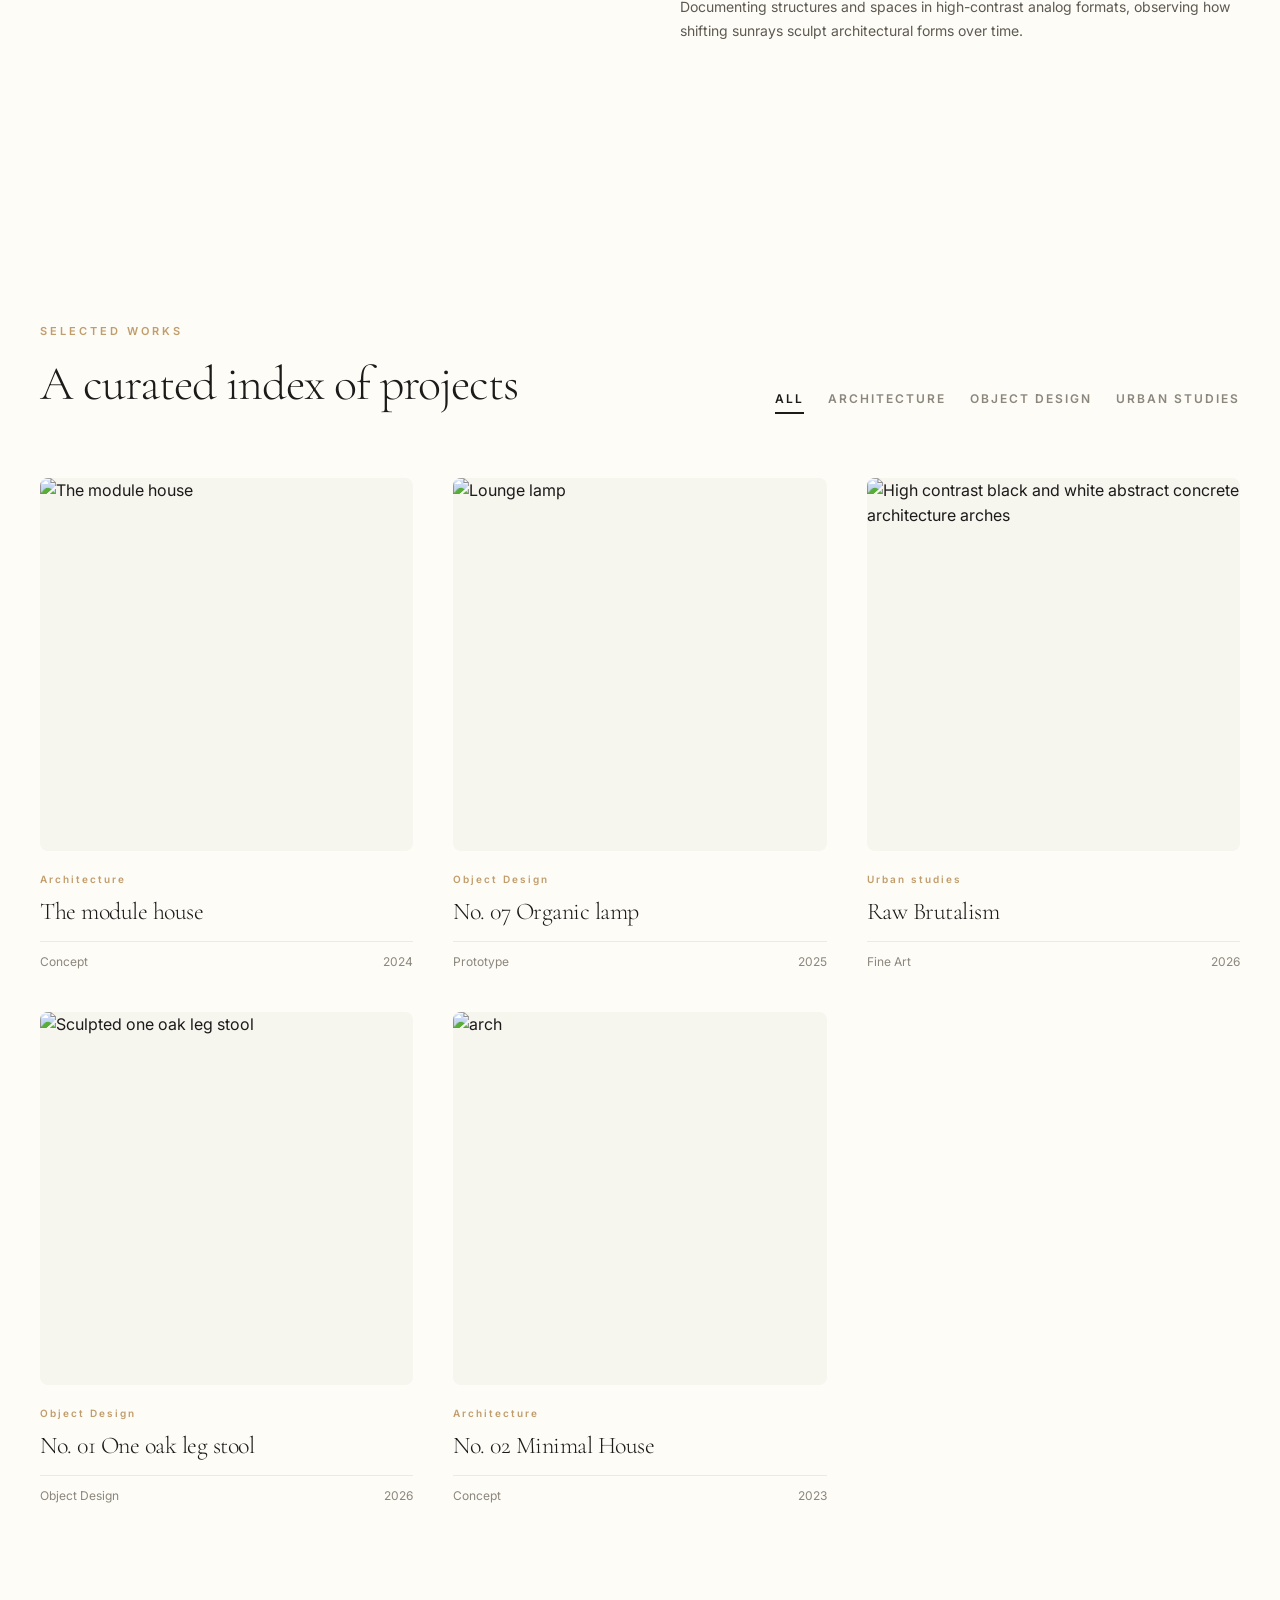
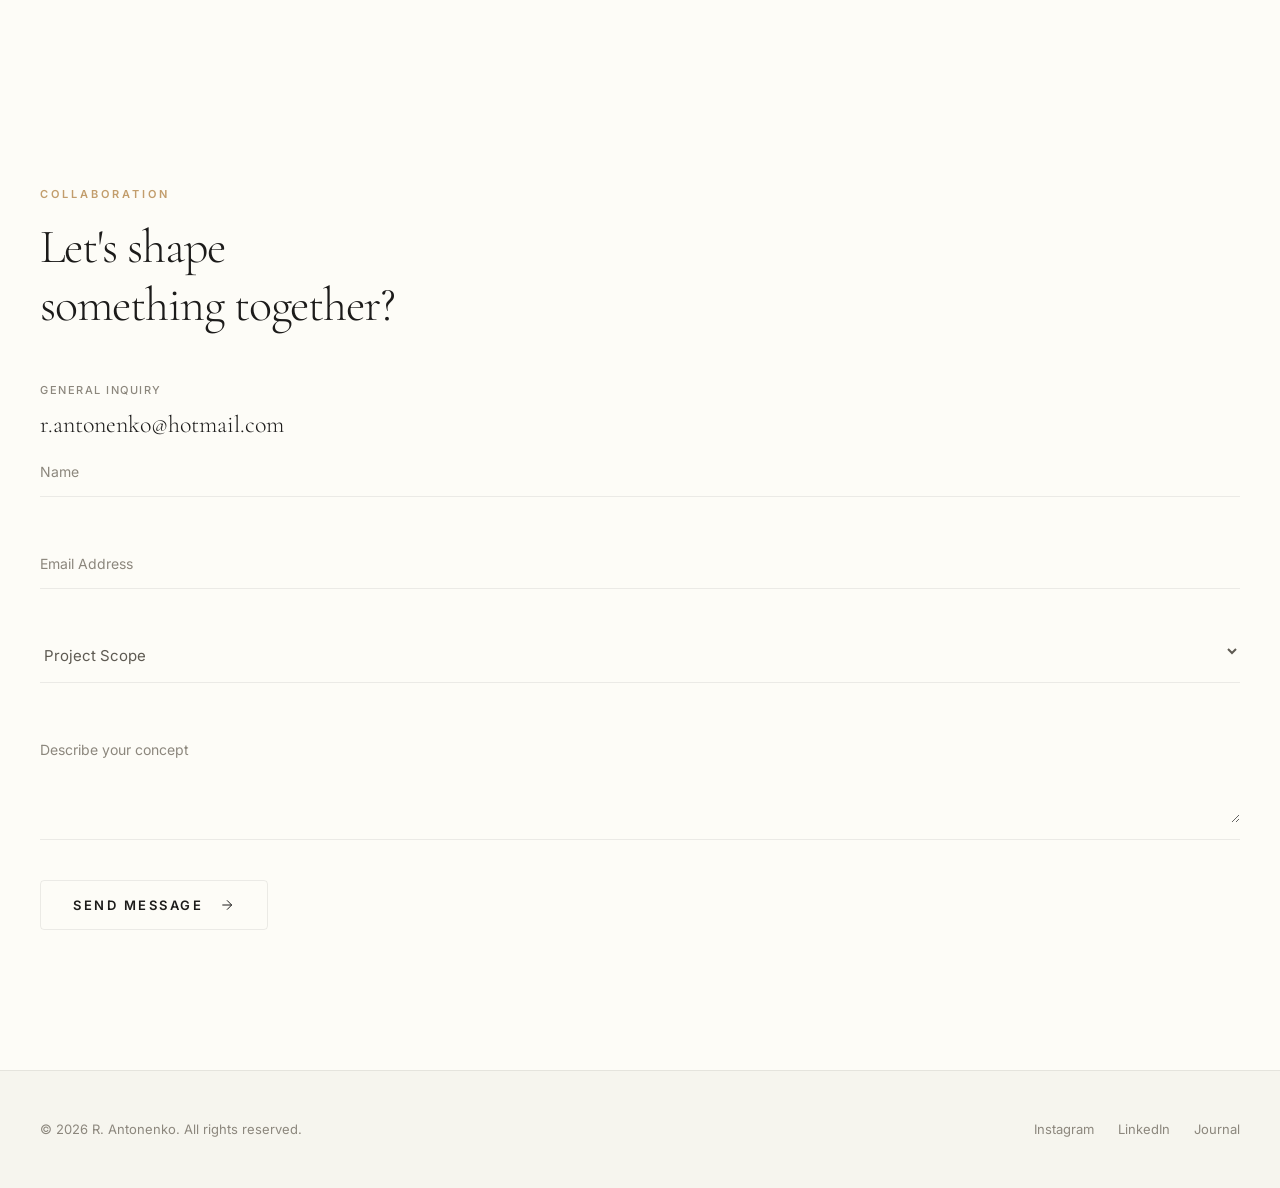
==== commit 8fba02e8: "игпі" ====
--- a/index.html
+++ b/index.html
@@ -138,7 +138,7 @@
           <button class="filter-btn active" data-filter="all" data-i18n="filter-all">All</button>
           <button class="filter-btn" data-filter="architecture" data-i18n="filter-arch">Architecture</button>
           <button class="filter-btn" data-filter="objects" data-i18n="filter-obj">Object Design</button>
-          <button class="filter-btn" data-filter="Urban studies" data-i18n="filter-urban">Urban studies</button>
+          <button class="filter-btn" data-filter="urban" data-i18n="filter-urban">Urban studies</button>
         </div>
       </div>
 
@@ -160,7 +160,7 @@
         </div>
 
         <!-- Project 2 -->
-        <div class="project-card" data-category="objects" data-index="1">
+        <div class="project-card" data-category="object design" data-index="1">
           <div class="project-img-wrapper">
             <img src="assets/object.png" alt="Lounge lamp" loading="lazy">
           </div>
@@ -177,7 +177,7 @@
         <!-- Project 3 -->
         <div class="project-card" data-category="Urban studies" data-index="2">
           <div class="project-img-wrapper">
-            <img src="assets/Urban studies.png" alt="High contrast black and white abstract concrete architecture arches" loading="lazy">
+            <img src="assets/urban studies.png" alt="High contrast black and white abstract concrete architecture arches" loading="lazy">
           </div>
           <div class="project-info">
             <span class="project-category" data-i18n="filter-urban">SKETCHING</span>
@@ -190,7 +190,7 @@
         </div>
         
              <!-- Project 4 -->
-        <div class="project-card" data-category="objects" data-index="3">
+        <div class="project-card" data-category="object design" data-index="3">
           <div class="project-img-wrapper">
             <img src="assets/object2.png" alt="Sculpted one oak leg stool" loading="lazy">
           </div>
@@ -211,7 +211,7 @@
           </div>
           <div class="project-info">
             <span class="project-category" data-i18n="filter-arch">ARCHITECTURE</span>
-            <h3 class="project-title" data-i18n="proj5-title">arch!</h3>
+            <h3 class="project-title" data-i18n="proj5-title">No. 02 Minimal House</h3>
             <div class="project-meta">
               <span data-i18n="proj5-phase">Concept</span>
               <span>2023</span>
@@ -232,7 +232,7 @@
           <div class="contact-methods">
             <div class="method-item">
               <span class="method-label" data-i18n="contact-inquiry">General Inquiry</span>
-              <a href="mailto:r.anotonenko@hotmail.com" class="method-link">r.anotonenko@hotmail.com</a>
+              <a href="mailto:r.antonenko@hotmail.com" class="method-link">r.antonenko@hotmail.com</a>
             </div>
             </div>
           </div>
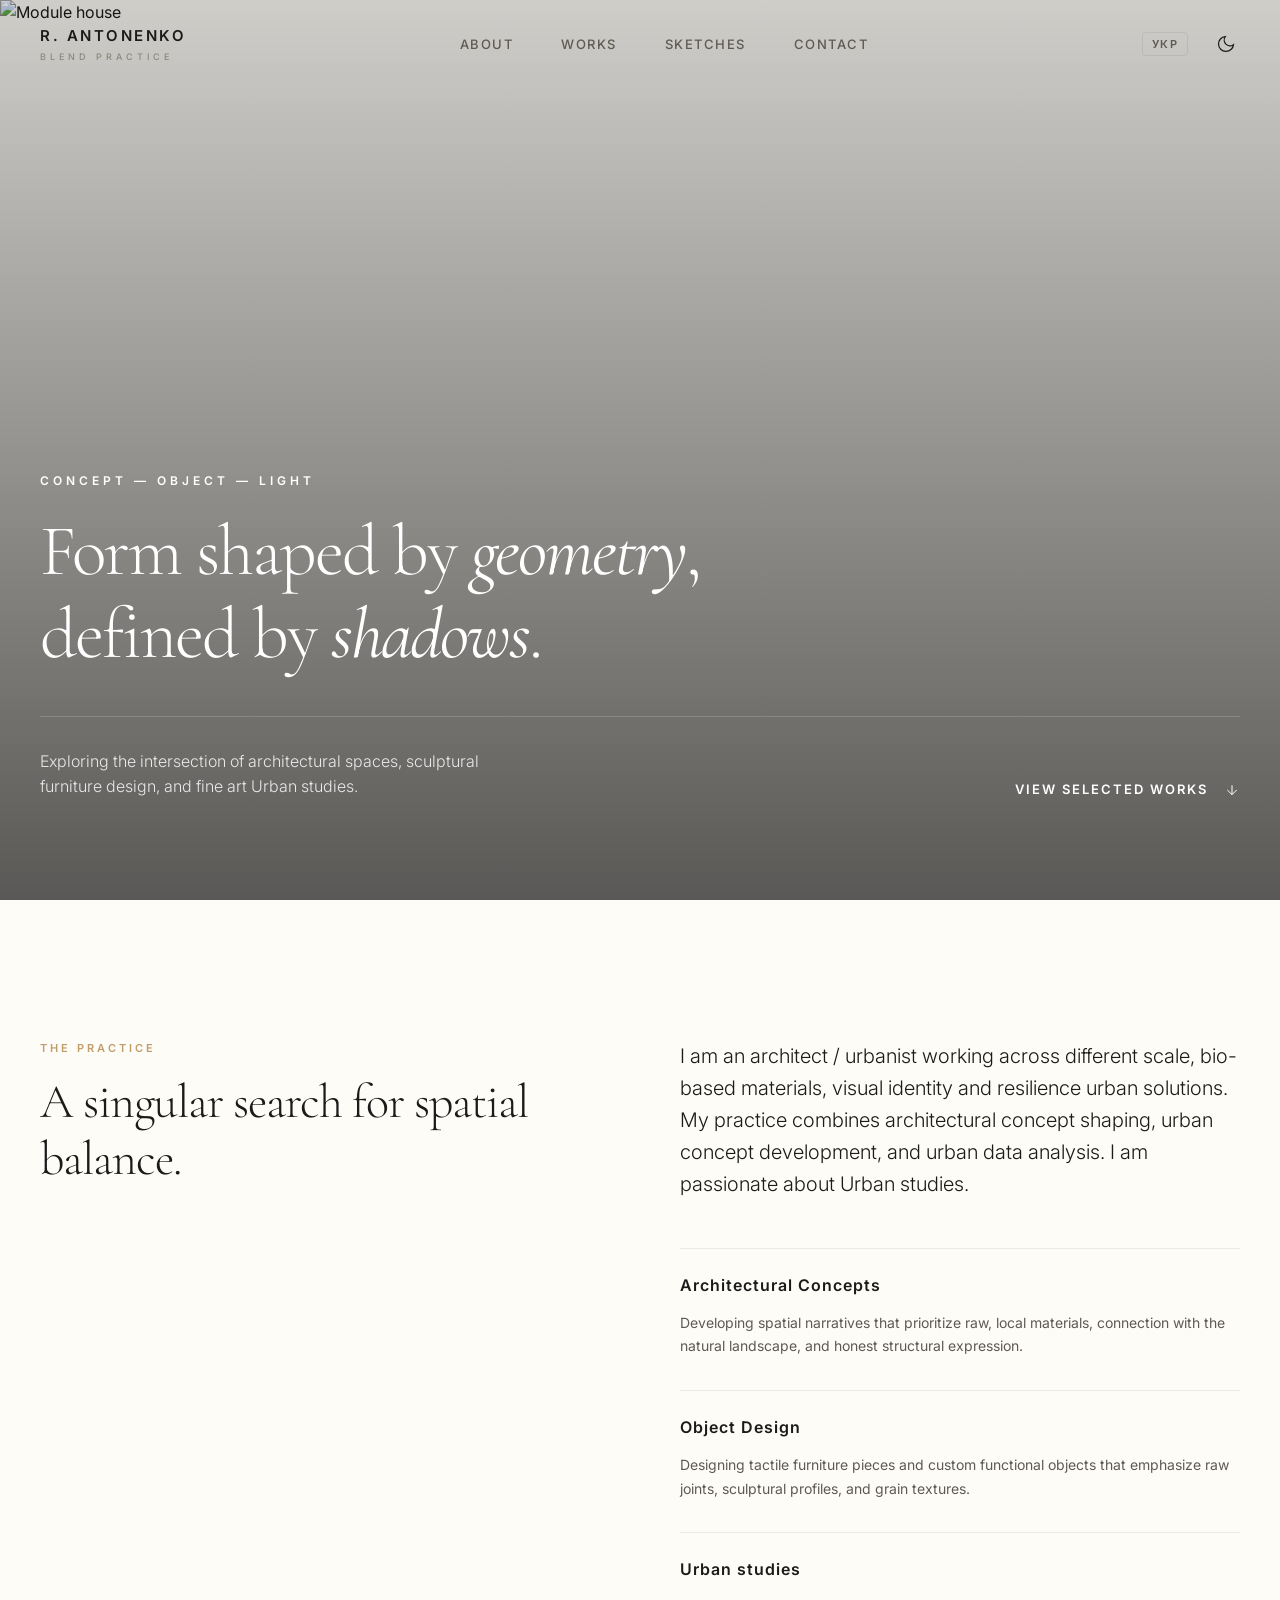
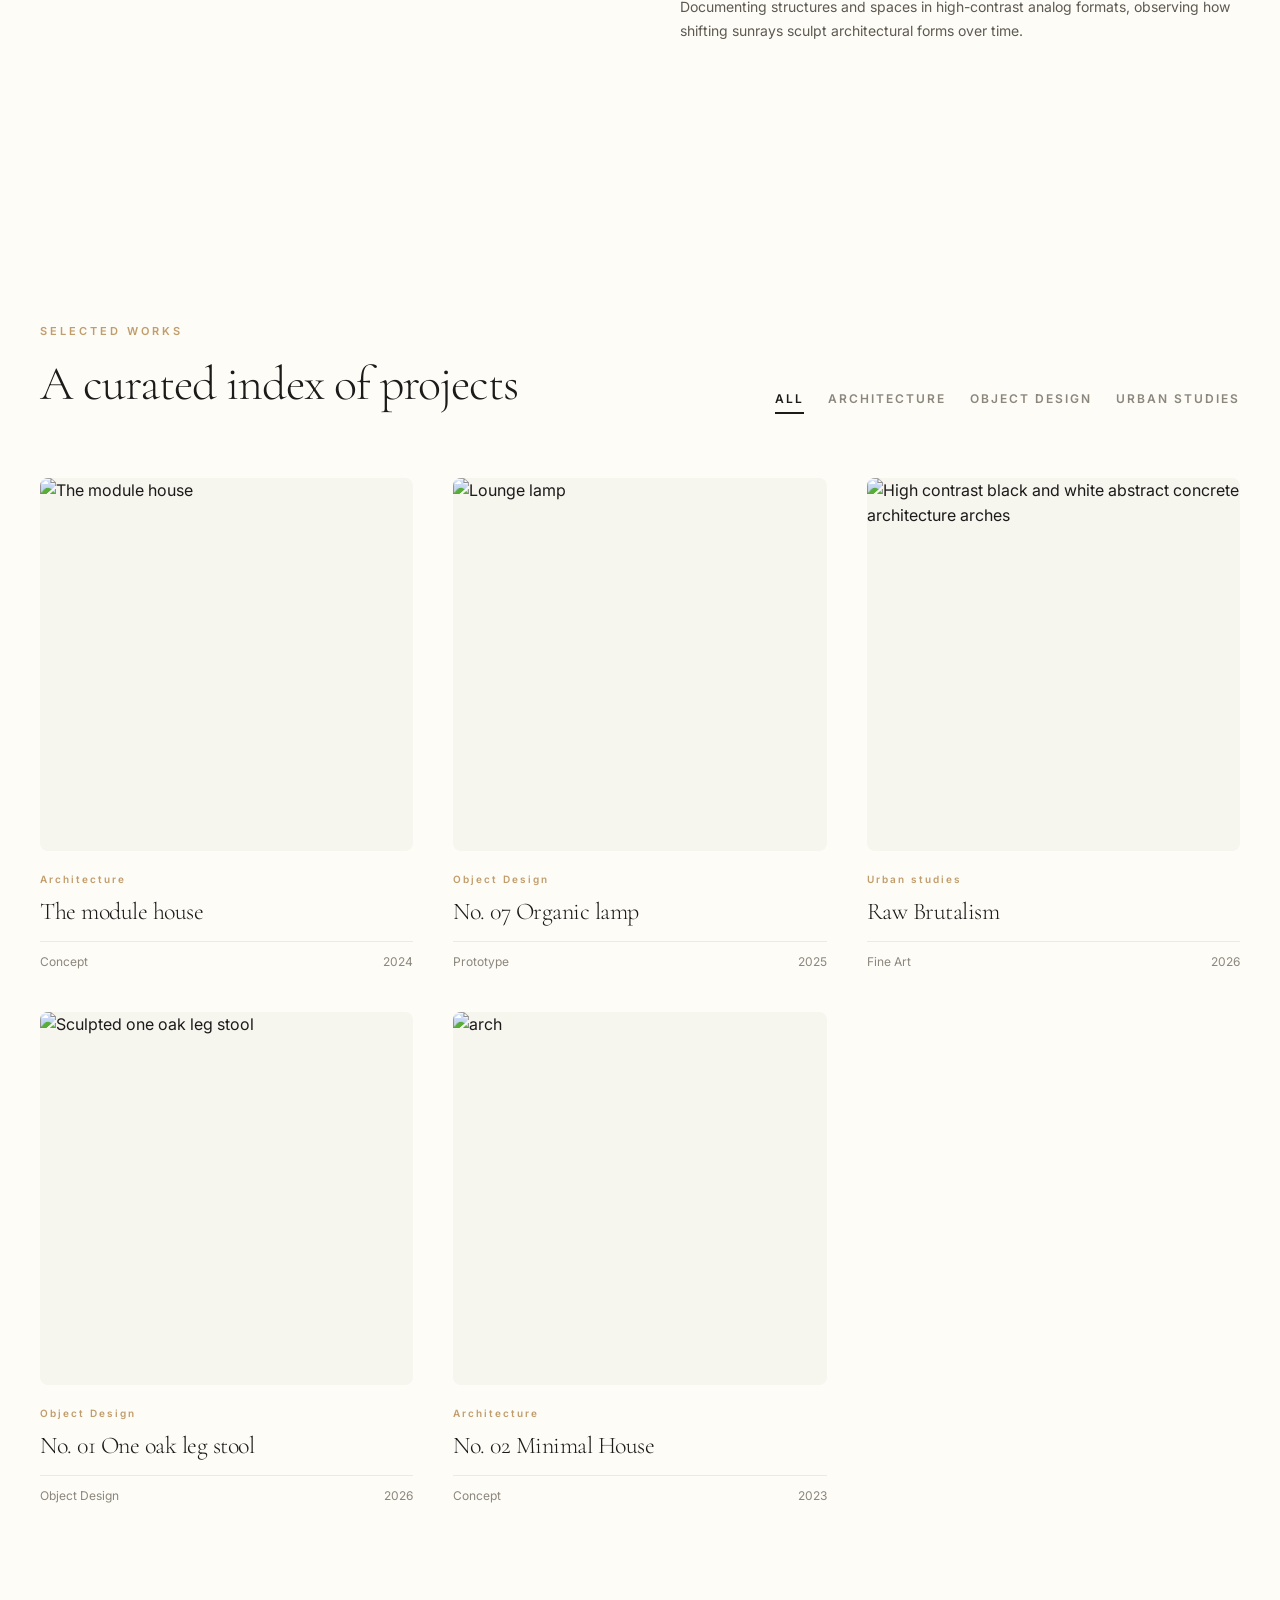
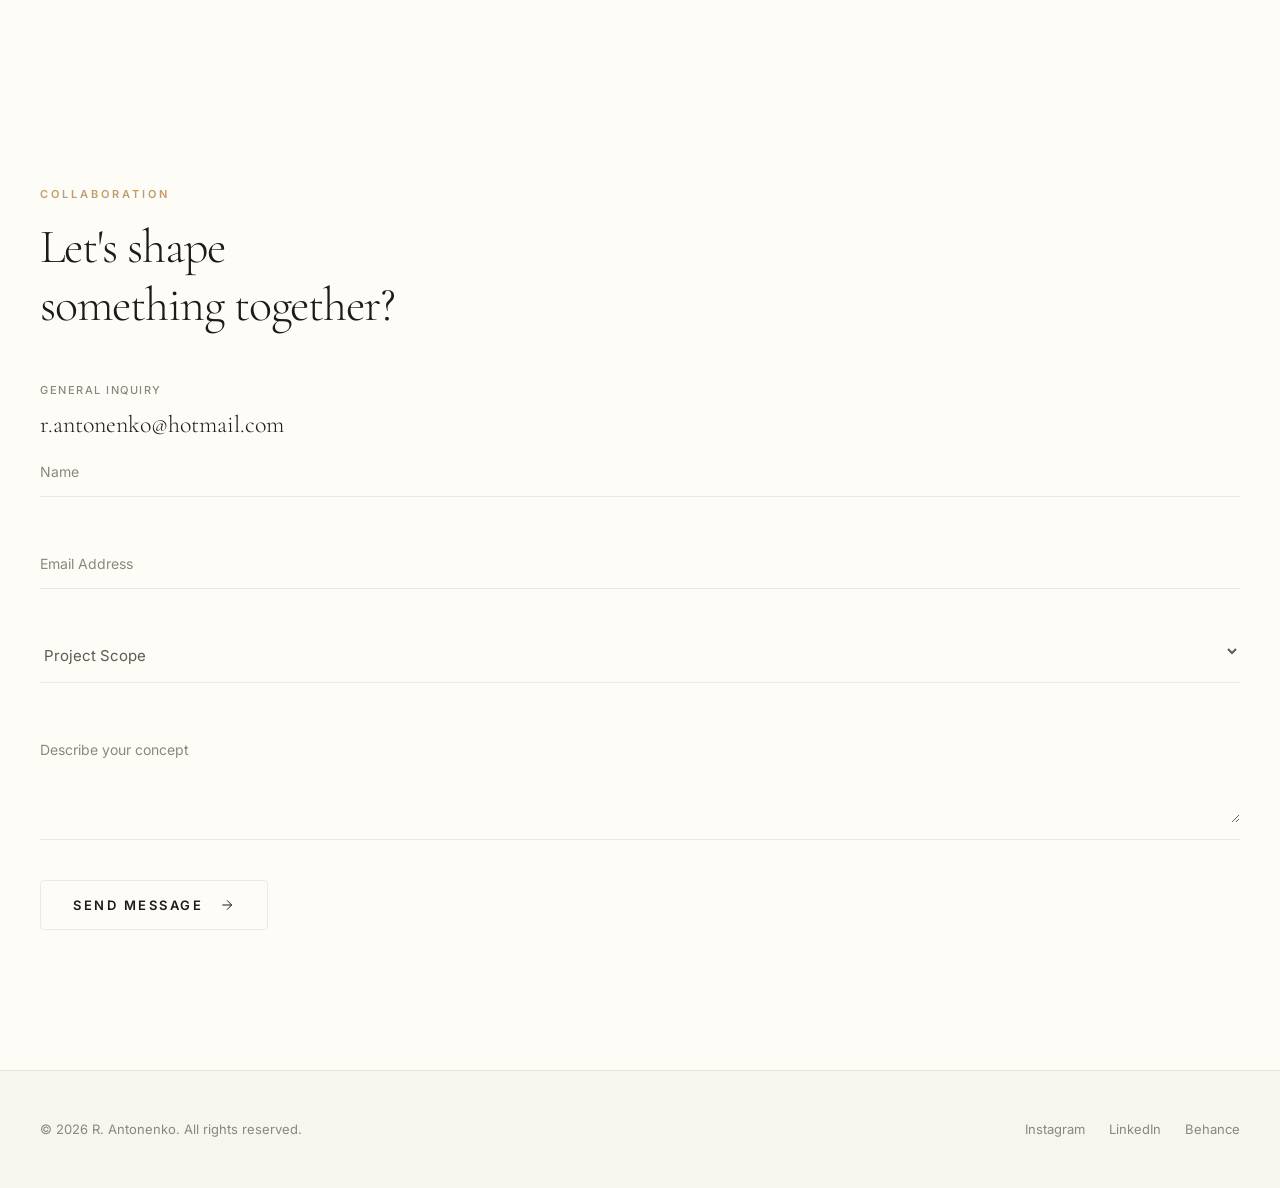
==== commit 8fb1a92b: "`" ====
--- a/index.html
+++ b/index.html
@@ -137,7 +137,7 @@
         <div class="gallery-filters scroll-reveal delay-1">
           <button class="filter-btn active" data-filter="all" data-i18n="filter-all">All</button>
           <button class="filter-btn" data-filter="architecture" data-i18n="filter-arch">Architecture</button>
-          <button class="filter-btn" data-filter="objects" data-i18n="filter-obj">Object Design</button>
+          <button class="filter-btn" data-filter="object design" data-i18n="filter-obj">Object Design</button>
           <button class="filter-btn" data-filter="urban" data-i18n="filter-urban">Urban studies</button>
         </div>
       </div>
@@ -175,7 +175,7 @@
         </div>
         
         <!-- Project 3 -->
-        <div class="project-card" data-category="Urban studies" data-index="2">
+        <div class="project-card" data-category="urban" data-index="2">
           <div class="project-img-wrapper">
             <img src="assets/urban studies.png" alt="High contrast black and white abstract concrete architecture arches" loading="lazy">
           </div>
@@ -314,7 +314,7 @@
       <div class="footer-links">
         <a href="https://www.instagram.com/ruslan_antonenko_/" class="footer-link">Instagram</a>
         <a href="https://www.linkedin.com/in/ruslan-antonenko-59b7a9117/" class="footer-link">LinkedIn</a>
-        <a href="https://www.behance.net/rusarchite185d" class="footer-link" data-i18n="footer-journal">Behance</a>
+        <a href="https://www.behance.net/rusarchite185d" class="footer-link" data-i18n="footer-behance">Behance</a>
       </div>
     </div>
   </footer>
